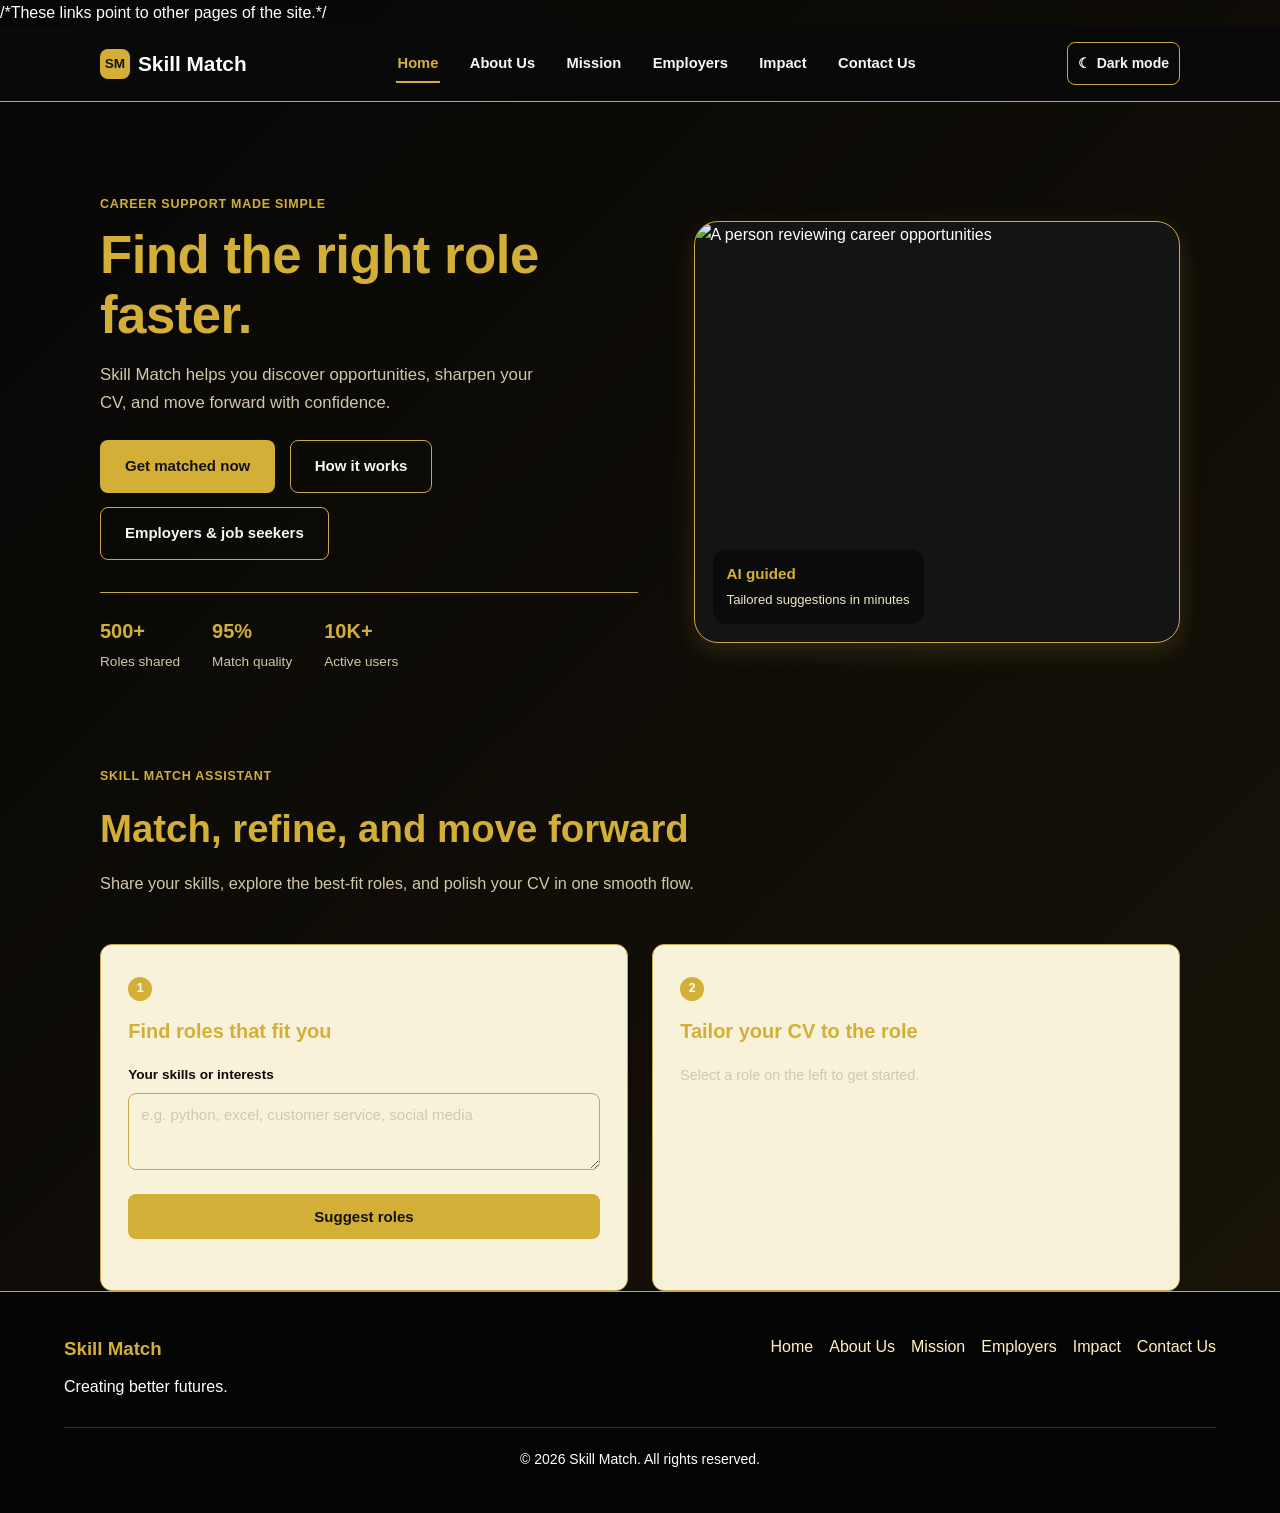
==== index.html @ 1d01de3f "Kerubo is the best" ====
<!DOCTYPE html>
<html lang="en">

<head>
  <meta charset="UTF-8">
  <title>Skill Match — Getting employed just got easier</title>
  <meta name="viewport" content="width=device-width, initial-scale=1.0">
  <meta name="description"
    content="Skill Match connects job seekers with real opportunities and uses an AI assistant to suggest roles and tailor your CV.">

  <!-- Base stylesheet with shared styles for all pages -->
  <link rel="stylesheet" href="base.css">

  <!-- Page-specific stylesheet for home and contact pages -->
  <link rel="stylesheet" href="index.css">
  <link rel="stylesheet" href="theme.css">

  <link rel="icon"
    href="data:image/svg+xml,%3Csvg xmlns='http://www.w3.org/2000/svg' viewBox='0 0 24 24'%3E%3Crect width='24' height='24' rx='6' fill='%232563EB'/%3E%3Ctext x='12' y='16' font-family='Arial' font-size='11' font-weight='700' fill='white' text-anchor='middle'%3ESM%3C/text%3E%3C/svg%3E">
</head>

<body>

/*These links point to other pages of the site.*/
  <header>
    <div class="header-inner">
      <a class="logo" href="index.html">
        <span class="logo-mark">SM</span>
        Skill Match
      </a>
      <button class="nav-toggle" id="navToggle" aria-expanded="false" aria-controls="siteNav"
        aria-label="Toggle menu">&#9776;</button>


      <nav id="siteNav">
        <a href="index.html" class="active">Home</a>
        <a href="about.html">About Us</a>
        <a href="mission.html">Mission</a>
        <a href="company.html">Employers</a>
        <a href="impact.html">Impact</a>
        <a href="contact.html">Contact Us</a>
      </nav>
      <button class="theme-toggle" id="themeToggle" type="button" aria-label="Switch to dark mode">
        <span aria-hidden="true">&#9790;</span>
        <span class="theme-label">Dark mode</span>
      </button>
    </div>

  </header>

  <main>

    <!-- ============ HERO SECTION ============ -->
    <section id="home">
      <div class="wrap hero-grid">
        <div class="hero-copy">
          <span class="eyebrow">Career support made simple</span>
          <h1>Find the right role <span>faster</span>.</h1>
          <p class="hero-sub">
            Skill Match helps you discover opportunities, sharpen your CV, and move forward with confidence.
          </p>
          <div class="hero-ctas">
            <a class="btn btn-primary" href="#assistant">Get matched now</a>
            <a class="btn btn-outline" href="about.html">How it works</a>
            <a class="btn btn-outline" href="company.html">Employers & job seekers</a>
          </div>
          <div class="hero-stats">
            <div><b>500+</b><span>Roles shared</span></div>
            <div><b>95%</b><span>Match quality</span></div>
            <div><b>10K+</b><span>Active users</span></div>
          </div>
        </div>

        <div class="hero-visual-card">
          <img src="images/image4.jpg" alt="A person reviewing career opportunities">
          <div class="hero-visual-badge">
            <strong>AI guided</strong>
            <span>Tailored suggestions in minutes</span>
          </div>
        </div>
      </div>
    </section>
<!...Step 1 lets a visitor type their skills and get 3 suggested
// roles. Step 2 lets them paste their CV and see how well it
//matches the role they picked, plus what to add.
    <section id="assistant">
      <div class="wrap">
        <div class="section-head">
          <span class="eyebrow">Skill Match Assistant</span>
          <h2>Match, refine, and move forward</h2>
          <p>Share your skills, explore the best-fit roles, and polish your CV in one smooth flow.</p>
        </div>

        <div class="kiosk">

          <!-- Step 1: find matching roles -->
          <div class="kiosk-panel" id="panelFind">
            <span class="kiosk-step">1</span>
            <h3>Find roles that fit you</h3>
            <label for="skillsInput">Your skills or interests</label>
            <textarea id="skillsInput" rows="3"
              placeholder="e.g. python, excel, customer service, social media"></textarea>
            <button class="btn btn-primary btn-block" id="findBtn" type="button">Suggest roles</button>
            <div id="suggestions" class="suggestions" aria-live="polite"></div>
          </div>

          <!-- Step 2: tailor CV to the chosen role -->
          <div class="kiosk-panel" id="panelPrep">
            <span class="kiosk-step">2</span>
            <h3>Tailor your CV to the role</h3>
            <p class="kiosk-hint" id="prepHint">Select a role on the left to get started.</p>
            <div id="prepBody" hidden>
              <p class="selected-role">Tailoring for: <strong id="selectedRoleName"></strong></p>
              <label for="cvInput">Paste your CV, or list your skills</label>
              <textarea id="cvInput" rows="5"
                placeholder="Paste your CV text, or list your skills separated by commas"></textarea>
              <button class="btn btn-primary btn-block" id="tailorBtn" type="button">Tailor my CV</button>
              <div id="tailorResult" class="tailor-result" aria-live="polite"></div>
            </div>
          </div>

        </div>
      </div>
    </section>

  </main>

  <!-- ============ FOOTER ============ -->
  <footer class="site-footer">
    <div>
      <h3>Skill Match</h3>
      <p>Creating better futures.</p>
    </div>

    <div class="footer-links">
      <a href="index.html">Home</a>
      <a href="about.html">About Us</a>
      <a href="mission.html">Mission</a>
      <a href="company.html">Employers</a>
      <a href="impact.html">Impact</a>
      <a href="contact.html">Contact Us</a>
    </div>

    <p class="copyright">© 2026 Skill Match. All rights reserved.</p>
  </footer>

  <!-- Our own JavaScript (mobile menu + AI assistant behaviour) -->
  <script src="index.js"></script>
  <script src="theme.js"></script>
</body>

</html>
---- base.css ----
/* ============================================================
   Skill Match — Base Stylesheet
   Shared styles used across all pages: colors, header,
   navigation, buttons, typography, footer, dark mode, etc.
   ============================================================ */

/* ---- 1. Colour palette & variables ----------------------------
   Every colour used on the site is defined here.
   All pages inherit these variables.
   --------------------------------------------------------------*/
:root {
    --navy: #0A0A0A;
    --blue-dark: #B08A1A;
    --blue: #D4AF37;
    --blue-mid: #E2C05A;
    --blue-light: #FFF2BF;
    --blue-pale: #F8F2DB;
    --sky: #F0D46D;

    --white: #FFFFFF;
    --border: #C5A84C;
    --text: #F7F7F7;
    --text-muted: #D1C8A8;
    --surface: #121212;
    --line: #7A6320;
    --ink: #F8F8F8;
    --muted: #B7AF95;

    --font-head: "Sora", "Segoe UI", sans-serif;
    --font-body: "Inter", "Segoe UI", sans-serif;

    --max-width: 1160px;
    --radius: 12px;
    --shadow: 0 8px 24px rgba(212, 175, 55, 0.16);
}

/* ---- 2. Reset & base styles -----------------------------------
   Remove browser defaults, set typography baseline.
   --------------------------------------------------------------*/
* {
    box-sizing: border-box;
}

html {
    scroll-behavior: smooth;
}

body {
    margin: 0;
    background: linear-gradient(135deg, #060606 0%, #1A1408 100%);
    color: var(--white);
    font-family: var(--font-body);
    font-size: 16px;
    line-height: 1.65;
}

img,
svg {
    display: block;
    max-width: 100%;
}

a {
    color: inherit;
}

ul {
    margin: 0;
    padding: 0;
    list-style: none;
}

h1,
h2,
h3,
h4 {
    font-family: var(--font-head);
    color: var(--blue);
    margin: 0;
}

.wrap {
    max-width: var(--max-width);
    margin: 0 auto;
    padding: 0 clamp(1.25rem, 4vw, 2.5rem);
}

.eyebrow {
    display: inline-block;
    font-size: 0.78rem;
    font-weight: 600;
    letter-spacing: 0.06em;
    text-transform: uppercase;
    color: var(--blue);
    margin-bottom: 0.6rem;
}

/* ---- 3. Header / navigation ------------------------------------*/
header {
    position: sticky;
    top: 0;
    z-index: 50;
    background: rgba(10, 10, 10, 0.95);
    backdrop-filter: blur(8px);
    border-bottom: 1px solid var(--border);
}

.header-inner {
    max-width: var(--max-width);
    margin: 0 auto;
    padding: 1rem clamp(1.25rem, 4vw, 2.5rem);
    display: flex;
    align-items: center;
    justify-content: space-between;
    gap: 1.5rem;
}

.logo {
    display: flex;
    align-items: center;
    gap: 0.5rem;
    font-family: var(--font-head);
    font-size: 1.3rem;
    font-weight: 700;
    color: var(--white);
    text-decoration: none;
}

.logo-mark {
    width: 30px;
    height: 30px;
    border-radius: 8px;
    background: var(--blue);
    color: var(--surface);
    display: flex;
    align-items: center;
    justify-content: center;
    font-size: 0.85rem;
    font-weight: 700;
    flex-shrink: 0;
}

nav {
    display: flex;
    align-items: center;
    gap: clamp(1rem, 2.2vw, 1.9rem);
}

nav a {
    text-decoration: none;
    color: var(--text);
    font-size: 0.92rem;
    font-weight: 600;
    padding: 0.4rem 0.1rem;
    border-bottom: 2px solid transparent;
    transition: color 0.15s ease;
}

nav a:hover {
    color: var(--blue);
}

nav a.active {
    color: var(--blue);
    border-bottom-color: var(--blue);
}

nav a:focus-visible {
    outline: 2px solid var(--blue);
    outline-offset: 4px;
    border-radius: 2px;
}

.nav-toggle {
    display: none;
    background: none;
    border: 1px solid var(--border);
    border-radius: 8px;
    width: 40px;
    height: 38px;
    color: var(--white);
    font-size: 1.1rem;
    cursor: pointer;
}

.navbar {
    display: flex;
    flex-wrap: nowrap;
    align-items: center;
    gap: 12px;
    min-height: 72px;
    max-width: 1200px;
    margin: auto;
    padding: 0 24px;
}

.nav-links,
.nav-actions {
    display: flex;
    align-items: center;
    gap: 8px;
    margin: 0;
    padding: 0;
}

.nav-links {
    list-style: none;
    margin-left: auto;
}

.nav-links a {
    display: block;
    padding: 9px 10px;
    color: var(--text);
    font-size: 14px;
    font-weight: 600;
    text-decoration: none;
    border-radius: 8px;
}

.nav-links a:hover {
    color: var(--blue-dark);
    background: var(--blue-pale);
}

/* ---- 4. Buttons -------------------------------------------------*/
.btn {
    display: inline-flex;
    align-items: center;
    justify-content: center;
    gap: 0.5rem;
    padding: 0.8rem 1.5rem;
    border-radius: 8px;
    font-family: var(--font-body);
    font-weight: 600;
    font-size: 0.94rem;
    text-decoration: none;
    border: 1px solid transparent;
    cursor: pointer;
    transition: background 0.15s ease, border-color 0.15s ease, transform 0.15s ease;
}

.btn:focus-visible {
    outline: 2px solid var(--blue);
    outline-offset: 2px;
}

.btn-primary {
    background: var(--blue);
    color: var(--surface);
}

.btn-primary:hover {
    background: var(--blue-dark);
}

.btn-outline {
    background: transparent;
    border-color: var(--border);
    color: var(--text);
}

.btn-outline:hover {
    border-color: var(--blue);
    background: var(--blue);
    color: var(--surface);
}

.btn-block {
    width: 100%;
}

.hero-button {
    display: inline-block;
    padding: 10px 16px;
    color: var(--surface);
    background: var(--blue);
    border-radius: 8px;
    box-shadow: 0 5px 12px rgba(212, 175, 55, .24);
    font-weight: 700;
    text-decoration: none;
    transition: transform .2s ease, background .2s ease;
}

.hero-button:hover {
    background: var(--blue-dark);
    transform: translateY(-2px);
}

/* ---- 5. Theme toggle -------------------------------------------*/
.theme-toggle {
    display: inline-flex;
    align-items: center;
    gap: 6px;
    padding: 9px 10px;
    color: var(--text);
    background: transparent;
    border: 1px solid var(--border);
    border-radius: 8px;
    cursor: pointer;
    font: inherit;
    font-size: 14px;
    font-weight: 600;
}

/* ---- 6. Footer ---------------------------------------------------*/
.site-footer {
    display: flex;
    flex-wrap: wrap;
    justify-content: space-between;
    gap: 28px;
    padding: 42px max(24px, calc((100% - 1152px) / 2));
    color: var(--white);
    background: #050505;
    border-top: 1px solid var(--border);
}

.site-footer h3 {
    margin: 0 0 10px;
    color: var(--blue);
}

.site-footer div>p {
    max-width: 320px;
    margin: 0;
    line-height: 1.5;
}

.footer-links {
    display: flex;
    flex-wrap: wrap;
    align-items: flex-start;
    gap: 16px;
}

.footer-links a {
    color: var(--blue-light);
    text-decoration: none;
}

.footer-links a:hover {
    color: var(--blue);
    text-decoration: underline;
}

.copyright {
    width: 100%;
    margin: 0;
    padding-top: 20px;
    border-top: 1px solid rgba(212, 175, 55, .25);
    font-size: 14px;
    text-align: center;
}

/* ---- 7. Dark mode ------------------------------------------------*/
body.dark-theme {
    --navy: #e1efff;
    --text: #c4d9ef;
    --blue-pale: #16385f;
    --shadow: 0 12px 28px rgba(0, 0, 0, .28);
}

header.dark-theme {
    background: rgba(11, 27, 49, .94);
}

/* ---- 8. Responsive layout ----------------------------------------*/
@media (max-width: 900px) {
    .hero-grid {
        grid-template-columns: 1fr;
    }

    .kiosk {
        grid-template-columns: 1fr;
    }

    .contact-layout {
        grid-template-columns: 1fr;
    }

    .content-card {
        flex-direction: column;
    }
}

@media (max-width: 800px) {
    .navbar {
        padding: 14px 20px;
        flex-wrap: wrap;
    }

    .nav-links {
        order: 3;
        width: 100%;
        margin-left: 0;
        overflow-x: auto;
    }
}

@media (max-width: 700px) {
    .nav-toggle {
        display: block;
    }

    nav {
        position: absolute;
        top: 100%;
        left: 0;
        right: 0;
        flex-direction: column;
        align-items: flex-start;
        gap: 0.2rem;
        background: var(--white);
        padding: 0.5rem clamp(1.25rem, 4vw, 2.5rem) 1.2rem;
        border-bottom: 1px solid var(--border);
        display: none;
    }

    nav.open {
        display: flex;
    }

    nav a {
        padding: 0.7rem 0;
        width: 100%;
    }
}

@media (prefers-reduced-motion: reduce) {
    html {
        scroll-behavior: auto;
    }
}
---- index.css ----
/* ============================================================
   Skill Match — Home & Contact Page Styles
   Specific styles for index.html and contact.html
   Load base.css before this file
   ============================================================ */

/* ---- 1. Generic section rhythm ------------------------------------*/
main section {
    padding: clamp(3.5rem, 7vw, 5.5rem) 0;
}

.section-head {
    max-width: 640px;
    margin-bottom: clamp(2rem, 5vw, 3rem);
}

.section-head h2 {
    font-size: clamp(1.8rem, 3.6vw, 2.4rem);
    font-weight: 700;
    margin-bottom: 0.6rem;
}

.section-head p {
    color: var(--text-muted);
    font-size: 1.02rem;
    margin: 0;
}

/* ---- 2. Hero section (index.html) ---------------------------------*/
#home {
    padding: clamp(3rem, 7vw, 5.5rem) 0;
}

.hero-grid {
    display: grid;
    grid-template-columns: 1.05fr 0.95fr;
    gap: clamp(2rem, 5vw, 3.5rem);
    align-items: center;
}

.hero-copy h1 {
    font-size: clamp(2.2rem, 4.6vw, 3.3rem);
    line-height: 1.14;
    font-weight: 700;
    letter-spacing: -0.01em;
}

.hero-copy h1 span {
    color: var(--blue);
}

.hero-sub {
    font-size: 1.05rem;
    color: var(--text-muted);
    max-width: 48ch;
    margin: 1rem 0 1.5rem;
}

.hero-ctas {
    display: flex;
    flex-wrap: wrap;
    gap: 0.9rem;
}

.hero-stats {
    display: flex;
    gap: clamp(1.2rem, 3vw, 2rem);
    margin-top: 2rem;
    padding-top: 1.4rem;
    border-top: 1px solid var(--border);
}

.hero-stats div b {
    display: block;
    font-family: var(--font-head);
    font-size: 1.25rem;
    color: var(--blue);
}

.hero-stats div span {
    font-size: 0.85rem;
    color: var(--text-muted);
}

.hero-visual-card {
    position: relative;
    overflow: hidden;
    border-radius: 24px;
    border: 1px solid var(--border);
    box-shadow: var(--shadow);
    background: #141414;
}

.hero-visual-card img {
    width: 100%;
    height: 420px;
    object-fit: cover;
    display: block;
}

.hero-visual-badge {
    position: absolute;
    left: 18px;
    bottom: 18px;
    padding: 12px 14px;
    border-radius: 14px;
    background: rgba(10, 10, 10, 0.78);
    color: var(--white);
    backdrop-filter: blur(6px);
}

.hero-visual-badge strong {
    display: block;
    color: var(--blue);
    font-size: 0.95rem;
}

.hero-visual-badge span {
    font-size: 0.82rem;
    color: #f0e6c9;
}

/* ---- 4. AI Assistant section (index.html) -------------------------*/
#assistant {
    background: rgba(255, 255, 255, 0.03);
    border-top: 1px solid var(--border);
    border-bottom: 1px solid var(--border);
}

.kiosk {
    display: grid;
    grid-template-columns: 1fr 1fr;
    gap: 1.5rem;
}

.kiosk-panel {
    background: var(--blue-pale);
    border: 1px solid var(--border);
    border-radius: var(--radius);
    padding: 1.8rem 1.7rem;
}

.kiosk-step {
    display: inline-flex;
    align-items: center;
    justify-content: center;
    width: 24px;
    height: 24px;
    border-radius: 50%;
    background: var(--blue);
    color: var(--white);
    font-family: var(--font-head);
    font-size: 0.78rem;
    font-weight: 700;
    margin-bottom: 0.9rem;
}

.kiosk-panel h3 {
    font-size: 1.25rem;
    font-weight: 700;
    margin-bottom: 1rem;
}

.kiosk-panel label {
    display: block;
    font-size: 0.85rem;
    font-weight: 600;
    color: var(--navy);
    margin-bottom: 0.4rem;
}

.kiosk-panel textarea {
    width: 100%;
    background: var(--blue-pale);
    border: 1px solid var(--border);
    border-radius: 8px;
    color: var(--navy);
    font-family: var(--font-body);
    font-size: 0.94rem;
    padding: 0.75rem;
    resize: vertical;
    margin-bottom: 1rem;
}

.kiosk-panel textarea::placeholder {
    color: var(--text-muted);
}

.kiosk-panel textarea:focus-visible,
.kiosk-panel textarea:focus {
    outline: 2px solid var(--blue);
    outline-offset: 1px;
    border-color: var(--blue);
}

.kiosk-hint {
    color: var(--text-muted);
    font-size: 0.9rem;
    margin: 0;
}

.selected-role {
    font-size: 0.9rem;
    color: var(--text-muted);
    margin: 0 0 1rem;
}

.selected-role strong {
    color: var(--navy);
}

.suggestions {
    margin-top: 1.4rem;
    display: grid;
    gap: 0.9rem;
}

.suggestion-card {
    background: var(--white);
    border: 1px solid var(--border);
    border-radius: 10px;
    padding: 1.1rem 1.2rem;
}

.suggestion-card .sc-head {
    display: flex;
    justify-content: space-between;
    align-items: baseline;
    gap: 1rem;
    margin-bottom: 0.6rem;
}

.suggestion-card h4 {
    font-size: 1.05rem;
    font-weight: 700;
}

.suggestion-card .sc-loc {
    font-size: 0.8rem;
    color: var(--text-muted);
    white-space: nowrap;
}

.chip-row {
    display: flex;
    flex-wrap: wrap;
    gap: 0.4rem;
    margin-bottom: 0.9rem;
}

.chip {
    font-size: 0.75rem;
    font-weight: 600;
    padding: 0.25rem 0.6rem;
    border-radius: 999px;
}

.chip-match {
    background: var(--blue);
    color: var(--white);
}

.chip-gap {
    background: var(--blue-light);
    color: var(--blue-dark);
    border: 1px solid var(--border);
}

.suggestion-card .btn {
    padding: 0.55rem 1.1rem;
    font-size: 0.85rem;
}

.tailor-result h5 {
    font-size: 0.78rem;
    font-weight: 700;
    text-transform: uppercase;
    letter-spacing: 0.05em;
    color: var(--text-muted);
    margin: 1.1rem 0 0.5rem;
}

.tailor-result h5:first-child {
    margin-top: 0;
}

.tailor-summary {
    background: var(--blue-light);
    border-left: 3px solid var(--blue);
    padding: 0.9rem 1rem;
    font-size: 0.94rem;
    color: #0A0A0A;
    border-radius: 0 8px 8px 0;
    margin: 0;
}

/* ---- 5. Responsive tweaks ---------------------------------------*/
@media (max-width: 900px) {
    .hero-grid {
        grid-template-columns: 1fr;
    }

    .hero-visual-card img {
        height: 320px;
    }
}

@media (max-width: 700px) {
    .hero-stats {
        flex-wrap: wrap;
    }

    .hero-visual-card img {
        height: 260px;
    }
}

/* ---- 6. Contact page (contact.html) --------------------------------*/
#contact-hero {
    padding: clamp(2.5rem, 6vw, 4rem) 0 0;
}

#contact-hero h1 {
    font-size: clamp(2rem, 4vw, 2.8rem);
    font-weight: 700;
}

#contact-hero p {
    color: var(--text-muted);
    max-width: 55ch;
    margin-top: 0.8rem;
}

.contact-layout {
    display: grid;
    grid-template-columns: 1fr 1fr;
    gap: clamp(2rem, 5vw, 3.5rem);
    align-items: start;
}

.contact-info {
    display: grid;
    gap: 1rem;
}

.contact-card {
    background: var(--surface);
    border: 1px solid var(--border);
    border-radius: var(--radius);
    padding: 1.6rem 1.5rem;
}

.contact-card .eyebrow {
    margin-bottom: 0.5rem;
}

.contact-card p,
.contact-card a {
    margin: 0;
    font-size: 1.02rem;
    text-decoration: none;
    color: var(--navy);
    font-weight: 600;
}

.contact-card a:hover {
    color: var(--blue);
}

.contact-form {
    background: var(--white);
    border: 1px solid var(--border);
    border-radius: var(--radius);
    padding: 1.8rem;
}

.contact-form label {
    display: block;
    font-size: 0.85rem;
    font-weight: 600;
    color: #0A0A0A;
    margin-bottom: 0.4rem;
}

.contact-form input,
.contact-form textarea {
    width: 100%;
    background: #fefbf0;
    border: 1px solid var(--border);
    border-radius: 8px;
    color: var(--text);
    font-family: var(--font-body);
    font-size: 0.94rem;
    padding: 0.75rem;
    margin-bottom: 1.1rem;
}

.contact-form input::placeholder,
.contact-form textarea::placeholder {
    color: #7a6b3a;
}

.contact-form input:focus,
.contact-form textarea:focus {
    outline: 2px solid var(--blue);
    outline-offset: 1px;
    border-color: var(--blue);
}

.form-note {
    font-size: 0.85rem;
    color: #7a6b3a;
    margin-top: 0.9rem;
}
---- theme.css ----
/* Shared theme overrides loaded after each page stylesheet. */
body.light-theme {
  --page-bg: #f7fbff;
  --page-text: #17324d;
  --text: #17324d;
  --text-muted: #5b7186;
  --white: #ffffff;
  --surface: #ffffff;
  --blue-pale: #eaf3ff;
  --blue-light: #dbeafe;
  --line: #b9cde5;
  --border: #c8d9eb;
  background: #f7fbff;
  color: var(--text);
}

body.light-theme header {
  background: rgba(255, 255, 255, 0.95);
}

body.light-theme nav a,
body.light-theme .logo,
body.light-theme .nav-toggle,
body.light-theme .theme-toggle {
  color: var(--text);
}

body.dark-theme nav {
  background: var(--surface);
}

body.dark-theme nav a,
body.dark-theme .nav-toggle,
body.dark-theme .theme-toggle {
  color: var(--text);
}

body.light-theme .site-footer {
  color: #dbeafe;
  background: #102d59;
}

body.light-theme .site-footer h3 {
  color: #ffffff;
}

body.light-theme .footer-links a {
  color: #dbeafe;
}

body.light-theme.company-page {
  background: linear-gradient(135deg, #f7fbff 0%, #eaf3ff 100%);
}

body.light-theme.company-page .hero-card,
body.light-theme.company-page .portal-card {
  background: #ffffff;
  border-color: var(--border);
}

body.light-theme.company-page .hero-stats div,
body.light-theme.company-page .portal-card,
body.light-theme.company-page .toggle-btn,
body.light-theme.company-page .sample-item,
body.light-theme.company-page .dashboard-stats div,
body.light-theme.company-page .dashboard-item {
  background: #ffffff;
}

body.light-theme.company-page .portal-form input,
body.light-theme.company-page .portal-form textarea {
  background: #f8fbff;
  color: var(--text);
}

body.light-theme.company-page .toggle-btn {
  color: var(--text);
}

body.light-theme.impact-page {
  background: radial-gradient(circle at top, #eaf3ff 0%, #f7fbff 60%);
  color: var(--text);
}

body.light-theme.impact-page .hero-showcase {
  background: linear-gradient(125deg, #dbeafe 0%, #93c5fd 100%);
}

body.light-theme.impact-page .card,
body.light-theme.impact-page .gallery-panel,
body.light-theme.impact-page .story-section {
  background: #ffffff;
}

body.light-theme.impact-page .story-card,
body.light-theme.impact-page .popup-box {
  background: #f8fbff;
}

body.light-theme.impact-page .card p,
body.light-theme.impact-page .gallery-panel p,
body.light-theme.impact-page .mini-list,
body.light-theme.impact-page .story-card p,
body.light-theme.impact-page .filter-btn,
body.light-theme.impact-page .popup-box p {
  color: #42627e;
}

body.light-theme:not(.about-page) .hero-text .hero-description,
body.light-theme:not(.about-page) .card-text p {
  color: #42627e;
}

body.light-theme:not(.about-page) main {
  background: #f7fbff;
}

body.light-theme:not(.about-page) .content-card,
body.light-theme:not(.about-page) .value-card {
  background: #ffffff;
}

body.light-theme.mission-page .hero-section {
  background: linear-gradient(135deg, #dbeafe 0%, #93c5fd 100%);
  color: #17324d;
}

body.light-theme.mission-page footer {
  background: #102d59;
}
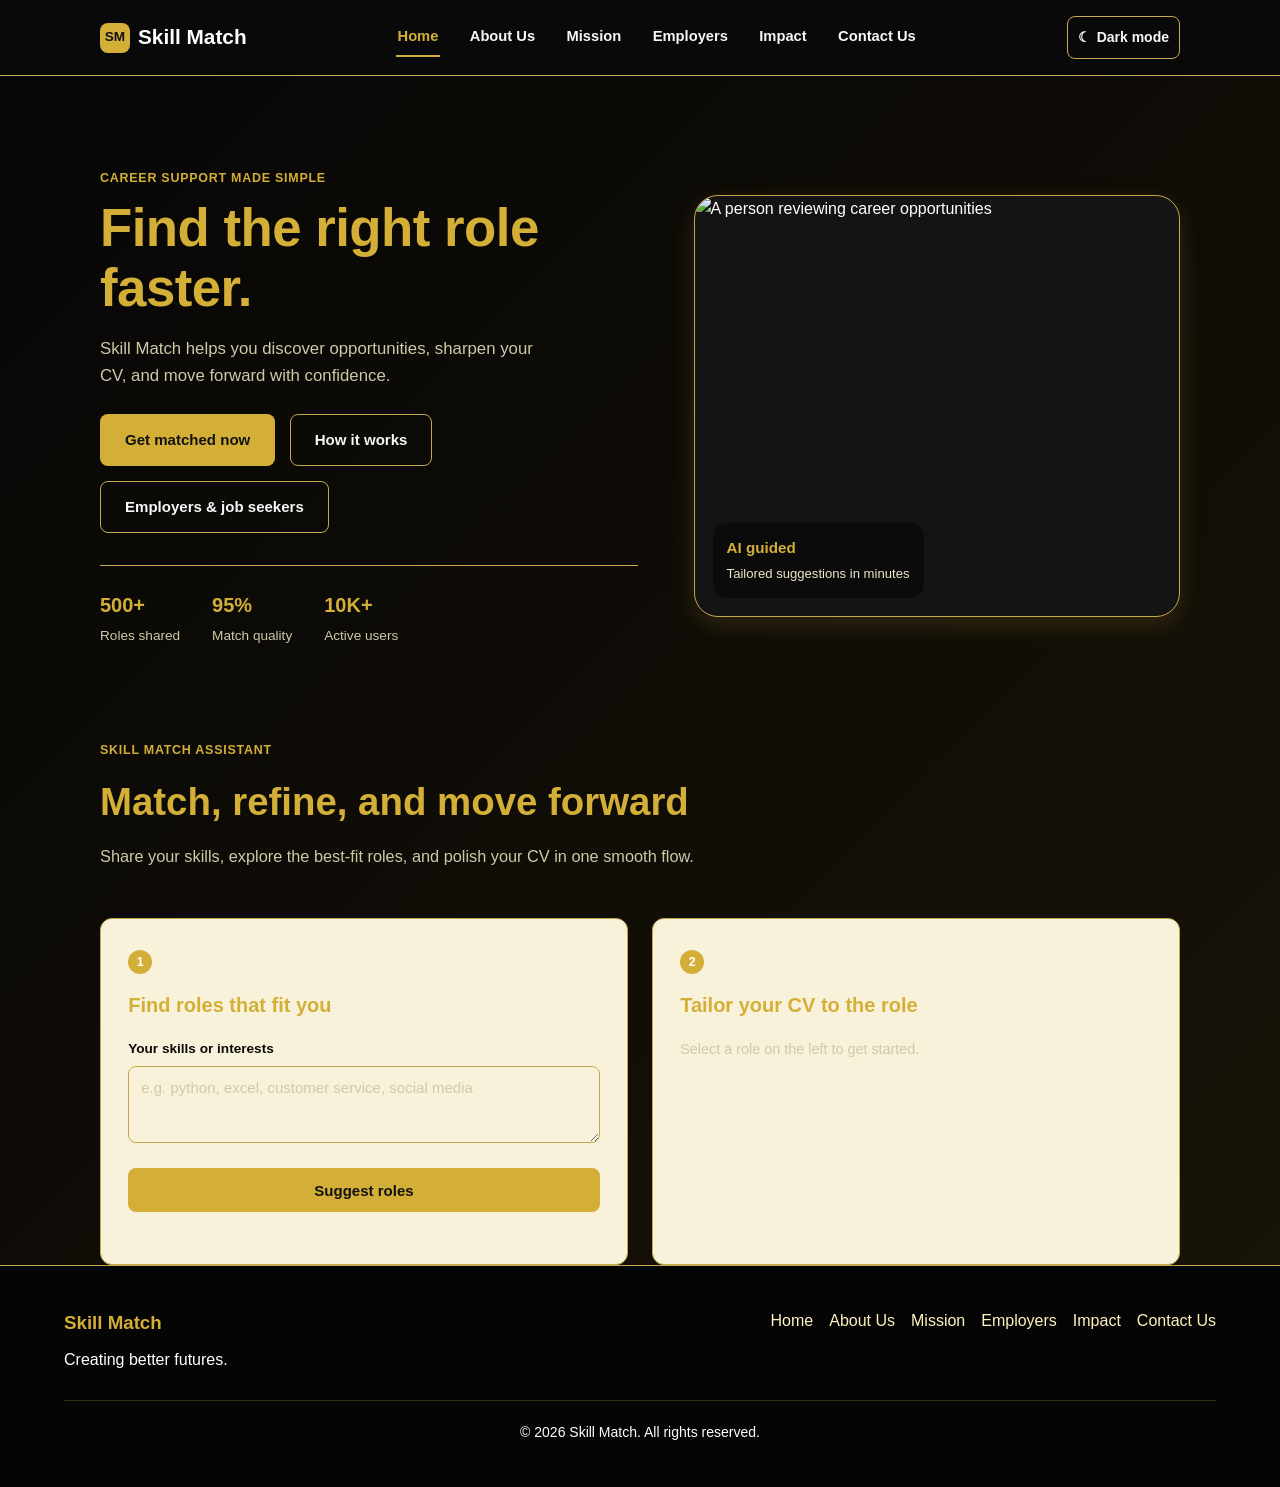
==== commit c4c00940: "Kerubo is the best" ====
--- a/index.html
+++ b/index.html
@@ -21,7 +21,6 @@
 
 <body>
 
-/*These links point to other pages of the site.*/
   <header>
     <div class="header-inner">
       <a class="logo" href="index.html">
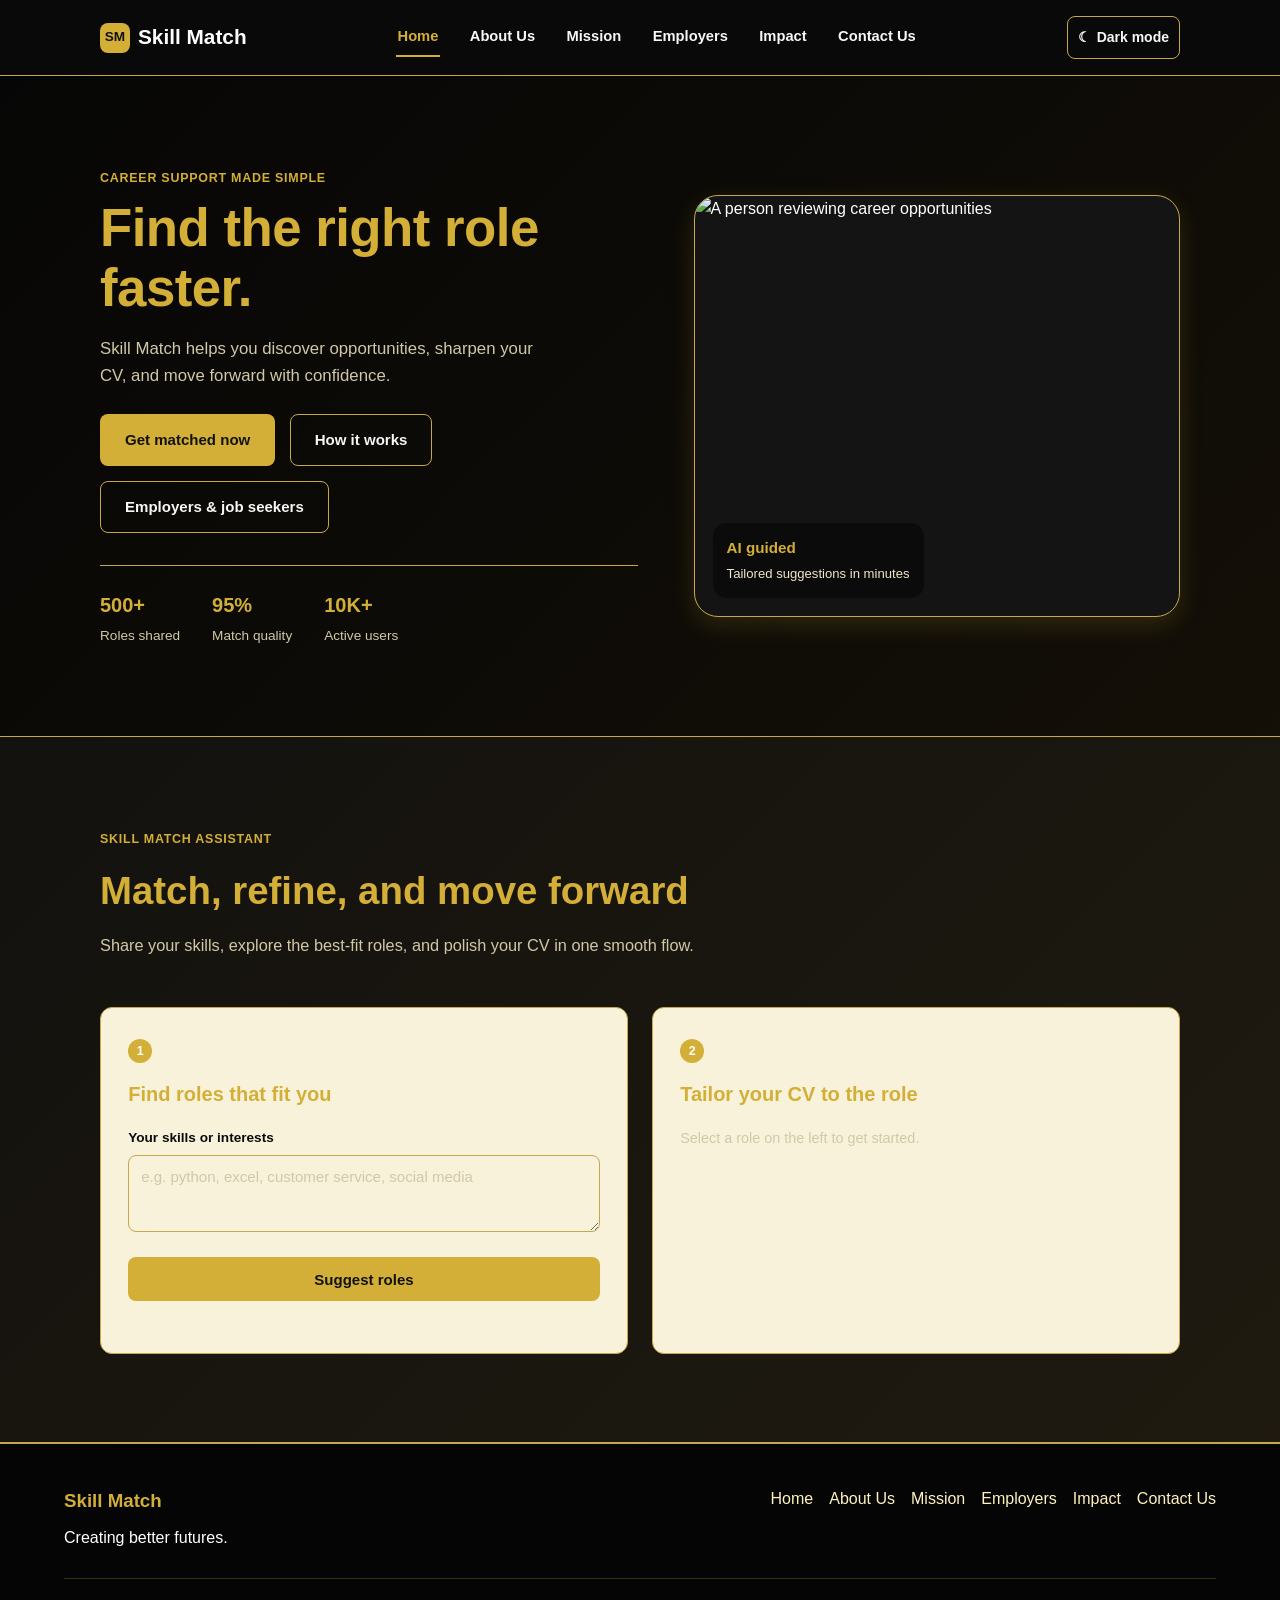
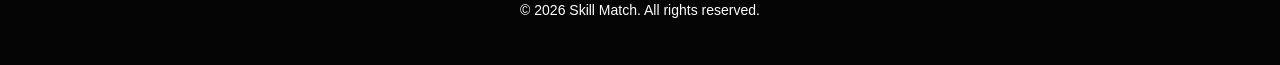
==== commit 7085f152: "fixed homepage errors" ====
--- a/index.html
+++ b/index.html
@@ -79,9 +79,9 @@
         </div>
       </div>
     </section>
-<!...Step 1 lets a visitor type their skills and get 3 suggested
-// roles. Step 2 lets them paste their CV and see how well it
-//matches the role they picked, plus what to add.
+    <!-- Step 1 lets a visitor type their skills and get three suggested
+         roles. Step 2 lets them paste their CV and see how well it
+         matches the role they picked, plus what to add. -->
     <section id="assistant">
       <div class="wrap">
         <div class="section-head">
@@ -148,4 +148,4 @@
   <script src="theme.js"></script>
 </body>
 
-</html>+</html>
